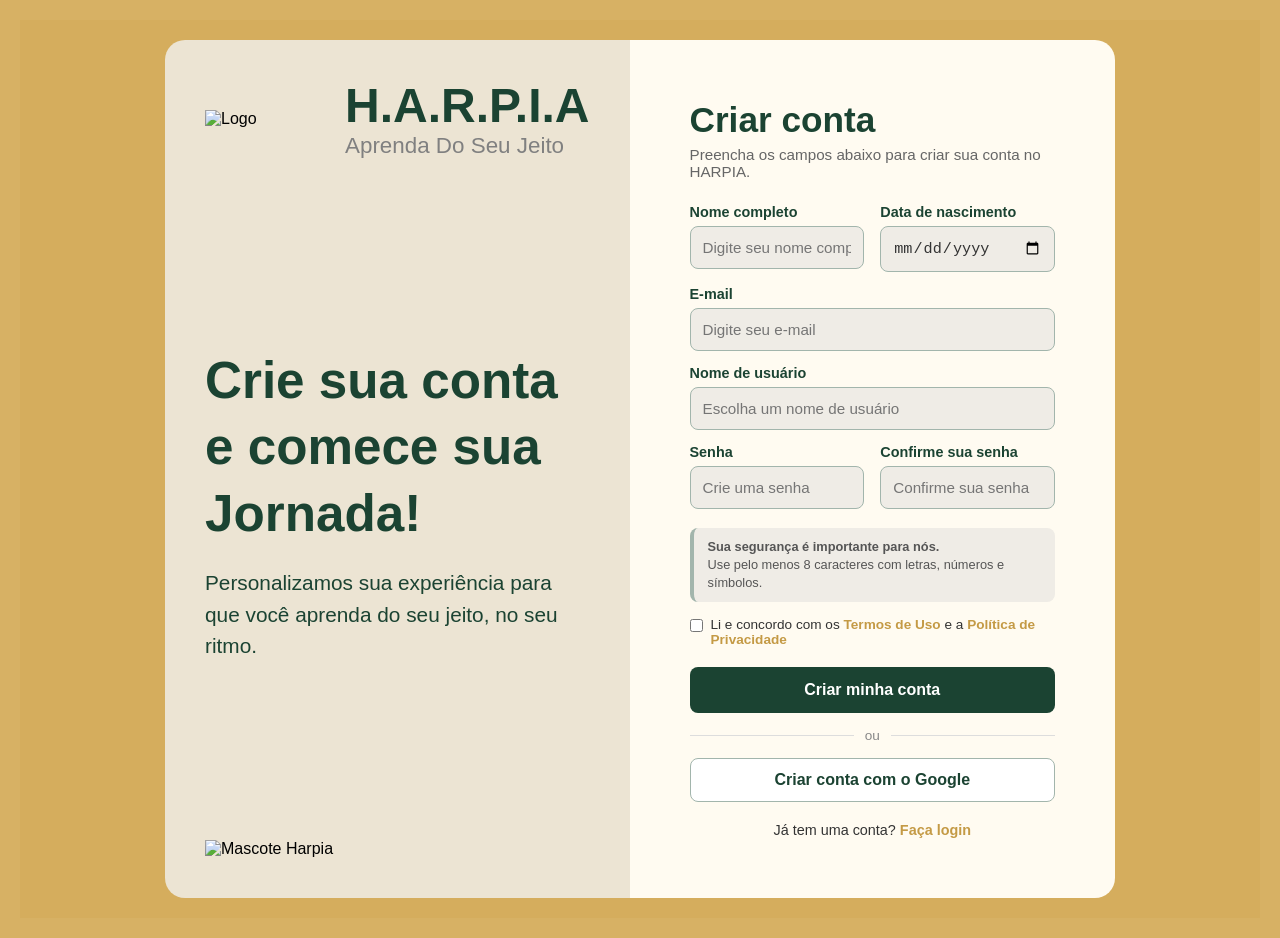
==== index.html @ 5d852cf3 "Github Pages(Cadastro)" ====
<!DOCTYPE html>
<html lang="pt-br">
<head>
<meta charset="UTF-8">
<meta name="viewport" content="width=device-width, initial-scale=1.0">
<title>Criar Conta</title>
<link rel="stylesheet" href="Css/CriarConta.css">

</head>

<body>

<main class="countainer">

<section class="lado-esquerdo">
<header>
<div class="Logo">
<img src="assets/imgs/Logo_HARPIA.png" alt="Logo">
<div class="texto-logo">
<h1>H.A.R.P.I.A</h1>
<p>Aprenda Do Seu Jeito</p>
</div>
</div>
</header>

<div id="Dialogo">
<h2>Crie sua conta e comece sua Jornada!</h2>
<p>Personalizamos sua experiência para que você aprenda do seu jeito, no seu ritmo.</p>
</div>

<div class="mascote-container">
<img src="assets/imgs/Pluma.png" alt="Mascote Harpia" class="img-mascote">
</div>
</section>

<section class="lado-direito">

<div class="CriarConta">
        
<div class="form-header">
<h2>Criar conta</h2>
<p>Preencha os campos abaixo para criar sua conta no HARPIA.</p>
</div>

<form action="">

<div class="form-row">
<div class="form-group">
<label for="text">Nome completo</label>
<input type="text" id="text" placeholder="Digite seu nome completo">
</div>
<div class="form-group">
<label for="DTN">Data de nascimento</label>
<input type="date" id="DTN">
</div>
</div>

<div class="form-group">
<label for="email">E-mail</label>
<input type="email" id="email" placeholder="Digite seu e-mail">
</div>

<div class="form-group">
<label for="usuário">Nome de usuário</label>
<div class="input-container">
<input type="text" id="usuário" placeholder="Escolha um nome de usuário">

</div>
</div>

<div class="form-row">
<div class="form-group">
<label for="senha">Senha</label>
<input type="password" id="senha" placeholder="Crie uma senha">
</div>
<div class="form-group">
<label for="csenha">Confirme sua senha</label>
<input type="password" id="csenha" placeholder="Confirme sua senha">
</div>
</div>

<div class="alerta-seguranca">
<p><strong>Sua segurança é importante para nós.</strong><br>
Use pelo menos 8 caracteres com letras, números e símbolos.</p>
 </div>

<div class="form-checkbox">
<input type="checkbox" id="termos" required>
<label for="termos">Li e concordo com os <a href="#">Termos de Uso</a> e a <a href="#">Política de Privacidade</a></label>
</div>

<button type="submit" class="btn-criar">Criar minha conta</button>
            
<div class="divisor">
<span>ou</span>
</div>
            
<button type="button" class="btn-google"> Criar conta com o Google</button>

<p class="form-footer">Já tem uma conta? <a href="login.html">Faça login</a></p>
</form>

</div>

</section>

</main>

</body>

</html>
---- Css/CriarConta.css ----
* {
    margin: 0;
    padding: 0;
    box-sizing: border-box;
}

html, body {
    min-height: 100%;
    font-family: sans-serif;
    background-color: #d6ae5df3;
    padding: 20px;
    
}

.countainer {
    display: flex;
    flex-direction: row;
    max-width: 950px; 
    min-height: 500px;   
    margin: auto;
    border-radius: 20px;
    overflow: hidden;
}

/* ================= LADO ESQUERDO ================= */
.lado-esquerdo {
    flex: 1;
    background-color: #ECE4D3;  
    padding: 40px;
    display: flex;
    flex-direction: column;
    justify-content: space-between; 
}

.Logo {
    display: flex;
    flex-direction: row;      
    align-items: center;  
}

.Logo img {
    width: 120px;
    height: auto;
    margin-right: 20px;
}

.texto-logo {
    display: flex;
    flex-direction: column;   
}

.texto-logo h1 {
    font-size: 3rem;   
    line-height: 1.1;    
    font-weight: bold;
    color: #1B4332; 
}

.texto-logo p {
    font-size: 1.4rem;          
    color: gray;
}

#Dialogo {
    margin-top: 40px; 
    color: #1B4332;  
}

#Dialogo h2 {
    font-size: 3.2rem; 
    line-height: 1.3;
    margin-bottom: 20px;
}

#Dialogo p {
    font-size: 1.3rem;
    line-height: 1.5;
    color: #1B4332; 
}

.mascote-container {
    margin-top: 30px; 
    display: flex;
    justify-content: center;
}

.img-mascote {
    width: 100%;
    max-width: 400px; 
    height: auto;
    object-fit: contain;
}

/* ================= LADO DIREITO ================= */
.lado-direito {
    flex: 1;                    
    background-color: #FFFBf1; 
    padding: 60px;
    display: flex;
    justify-content: center;    
    align-items: center;        
}

.CriarConta {
    width: 100%;
    max-width: 460px; 
}

.form-header {
    margin-bottom: 24px;
}

.form-header h2 {
    font-size: 2.2rem;
    color: #1B4332;
    font-weight: bold;
    margin-bottom: 6px;
}

.form-header p {
    font-size: 0.95rem;
    color: #666;
}

.form-row {
    display: grid;
    grid-template-columns: repeat(2, 1fr); 
    gap: 16px; 
    width: 100%;
}

.form-group {
    display: flex;
    flex-direction: column;
    margin-bottom: 14px;
    width: 100%;
}

.form-group label {
    font-size: 0.9rem;
    color: #1B4332;
    font-weight: bold;
    margin-bottom: 6px;
}

.form-group input {
    width: 100%;
    padding: 12px;
    border: 1px solid #A2B5AC; 
    border-radius: 8px;       
    background-color: #EFECE6; 
    font-size: 0.95rem;
    color: #333;
    outline: none;
}

.form-group input:focus {
    border-color: #1B4332; 
}

.input-container {
    position: relative;
    display: flex;
    align-items: center;
    width: 100%;
}



.alerta-seguranca {
    background-color: #EFECE6;
    border-radius: 8px;
    padding: 10px 14px;
    margin: 5px 0 15px 0;
    font-size: 0.8rem;
    color: #555;
    line-height: 1.4;
    border-left: 4px solid #A2B5AC;
}

.form-checkbox {
    display: flex;
    align-items: flex-start;
    gap: 8px;
    margin-bottom: 20px;
    font-size: 0.85rem;
    color: #333;
}

.form-checkbox input {
    margin-top: 2px;
    accent-color: #1B4332;
}

.form-checkbox a {
    color: #C49A45;
    text-decoration: none;
    font-weight: bold;
}

.btn-criar {
    width: 100%;
    background-color: #1B4332;
    color: #FFF;
    border: none;
    padding: 14px;
    border-radius: 8px;
    font-size: 1rem;
    font-weight: bold;
    cursor: pointer;
}

.divisor {
    display: flex;
    align-items: center;
    text-align: center;
    margin: 15px 0;
    color: #888;
    font-size: 0.85rem;
}

.divisor::before, .divisor::after {
    content: '';
    flex: 1;
    border-bottom: 1px solid #DDD;
}

.divisor:not(:empty)::before { margin-right: .8em; }
.divisor:not(:empty)::after { margin-left: .8em; }

.btn-google {
    width: 100%;
    background-color: #FFF;
    color: #1B4332;
    border: 1px solid #A2B5AC;
    padding: 12px;
    border-radius: 8px;
    font-size: 1rem;
    font-weight: bold;
    cursor: pointer;
    display: flex;
    justify-content: center;
    align-items: center;
    gap: 10px;
}

.form-footer {
    text-align: center;
    margin-top: 20px;
    font-size: 0.9rem;
    color: #333;
}

.form-footer a {
    color: #C49A45;
    text-decoration: none;
    font-weight: bold;
}


/* ================= RESPONSIVIDADE ================= */
/* Quando a tela for menor que 1024px de largura (Notebooks pequenos, Tablets e Celulares) */
@media (max-width: 1024px) {
    .countainer {
        flex-direction: column; 
    }

    .lado-esquerdo {
        padding: 30px;
        justify-content: center;
    }

    .Logo img {
        width: 90px; 
    }

    .texto-logo h1 {
        font-size: 2.2rem;
    }

    #Dialogo {
        margin-top: 25px;
    }

    #Dialogo h2 {
        font-size: 2.2rem; 
    }

    #Dialogo p {
        font-size: 1.1rem;
    }

    .img-mascote {
        max-width: 250px; 
        margin-top: 15px;
    }

    .lado-direito {
        padding: 40px 20px; 
    }

    .form-row {
        grid-template-columns: 1fr; 
        gap: 0;
    }
}
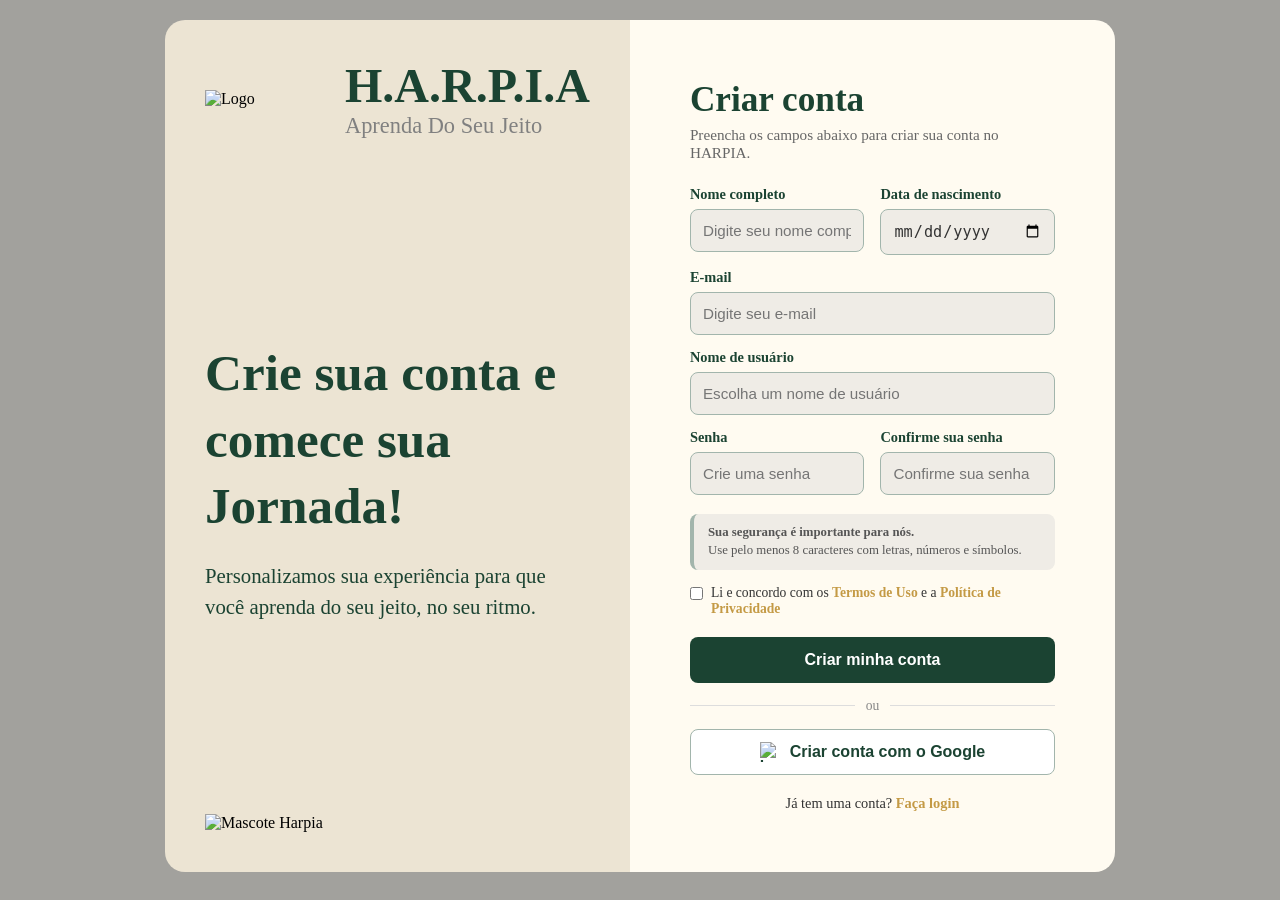
==== commit 6acf365f: "Atualizando Pagina de cadastro" ====
--- a/index.html
+++ b/index.html
@@ -95,7 +95,8 @@
 <span>ou</span>
 </div>
             
-<button type="button" class="btn-google"> Criar conta com o Google</button>
+<button type="button" class="btn-google"> 
+<img src="assets/icon-google.svg" alt="logo do Google" class="icon-google"> Criar conta com o Google</button>
 
 <p class="form-footer">Já tem uma conta? <a href="login.html">Faça login</a></p>
 </form>
--- a/Css/CriarConta.css
+++ b/Css/CriarConta.css
@@ -4,10 +4,14 @@
     box-sizing: border-box;
 }
 
-html, body {
+html{
+height: 100%;
+    
+}
+body {
     min-height: 100%;
-    font-family: sans-serif;
-    background-color: #d6ae5df3;
+    font-family: 'Inter';
+    background-color: #95948fde;
     padding: 20px;
     
 }
@@ -20,6 +24,7 @@
     margin: auto;
     border-radius: 20px;
     overflow: hidden;
+    
 }
 
 /* ================= LADO ESQUERDO ================= */
@@ -244,6 +249,11 @@
     gap: 10px;
 }
 
+.icon-google {
+    width: 20px;
+    height: 20px;
+    display: block;
+}
 .form-footer {
     text-align: center;
     margin-top: 20px;
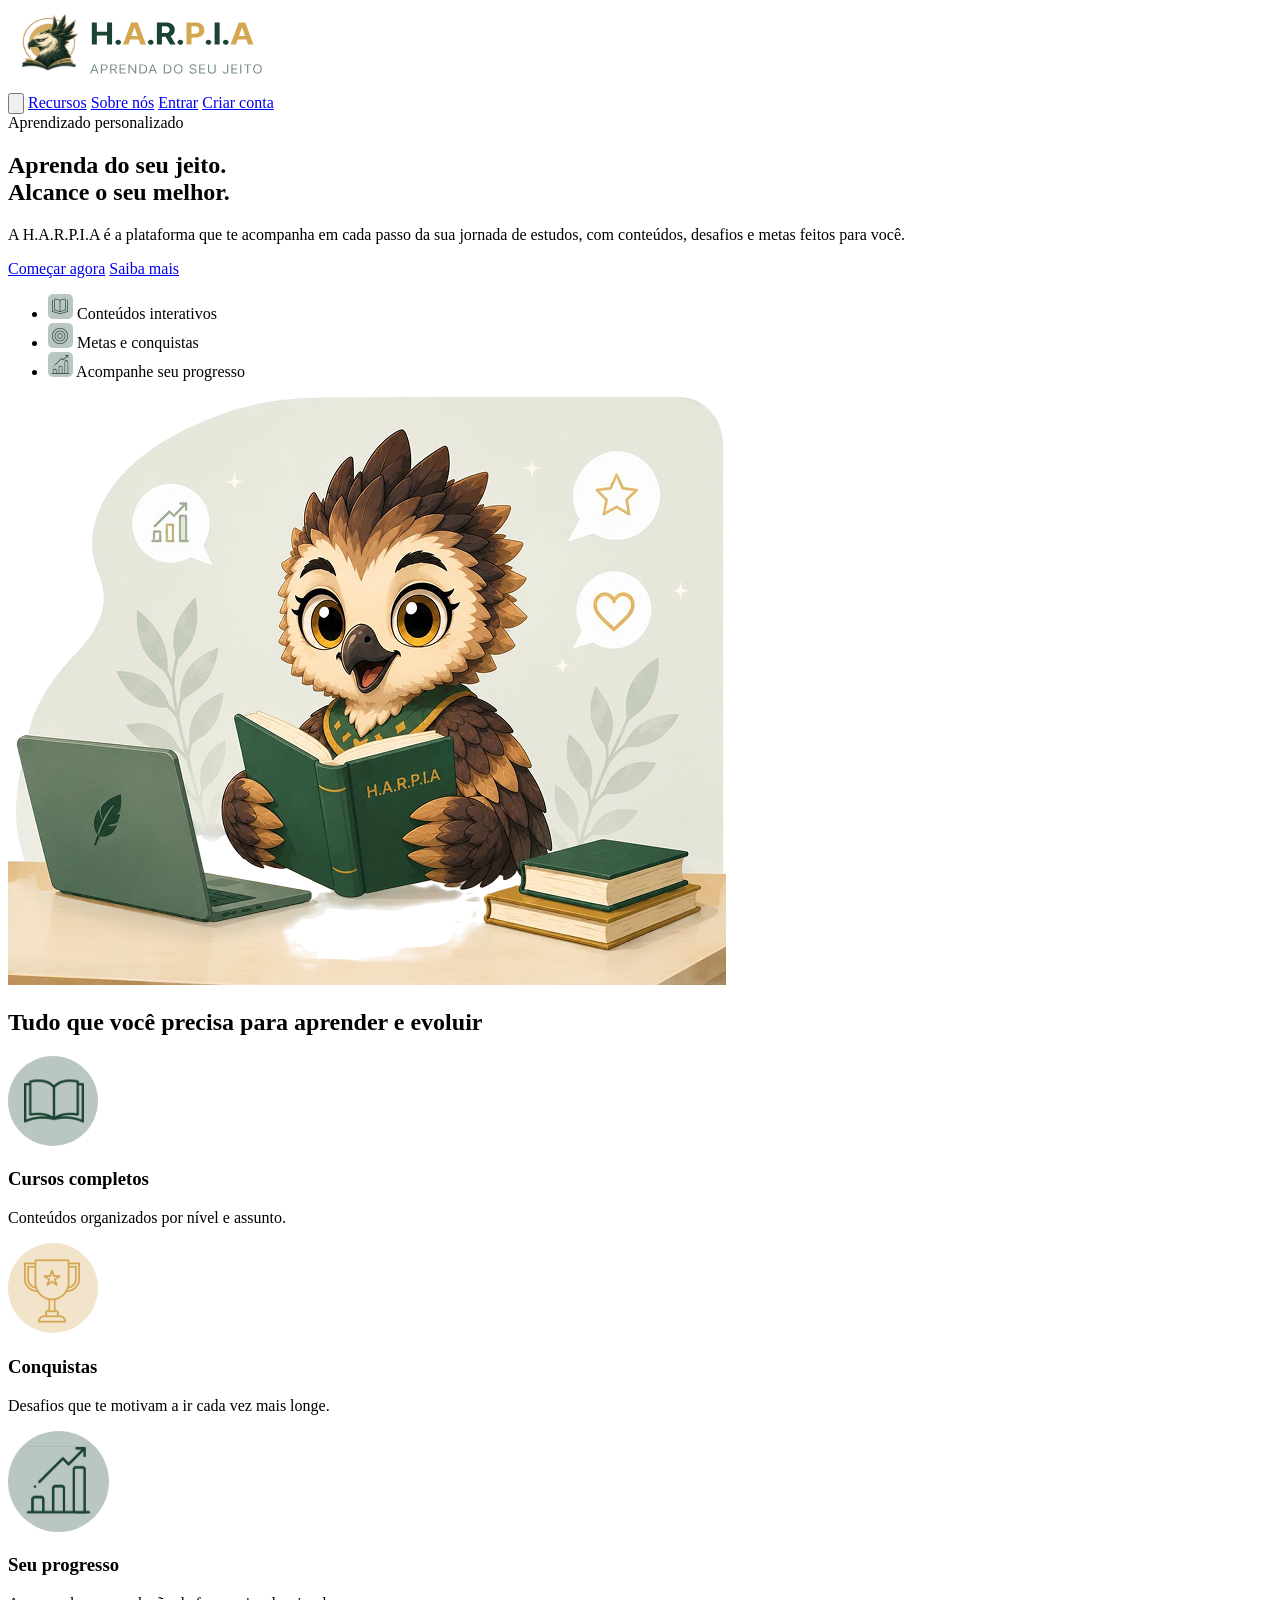
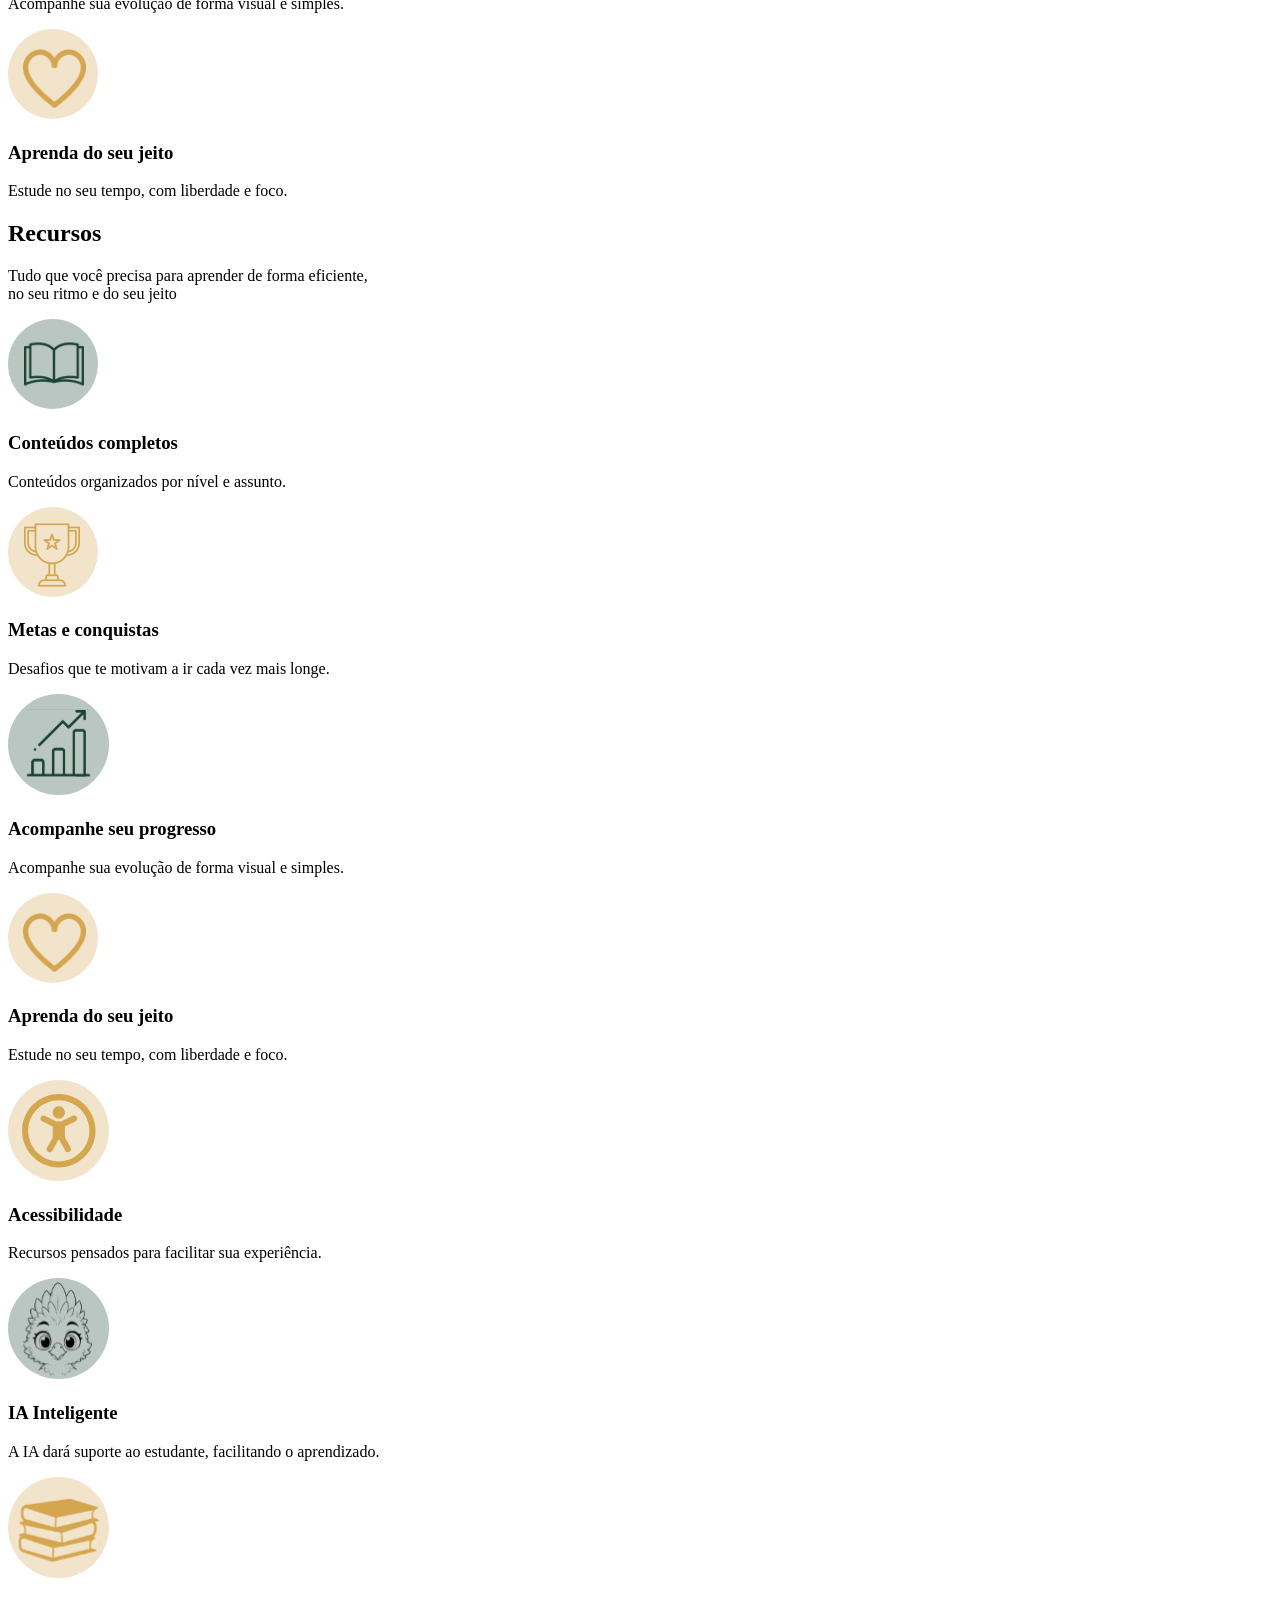
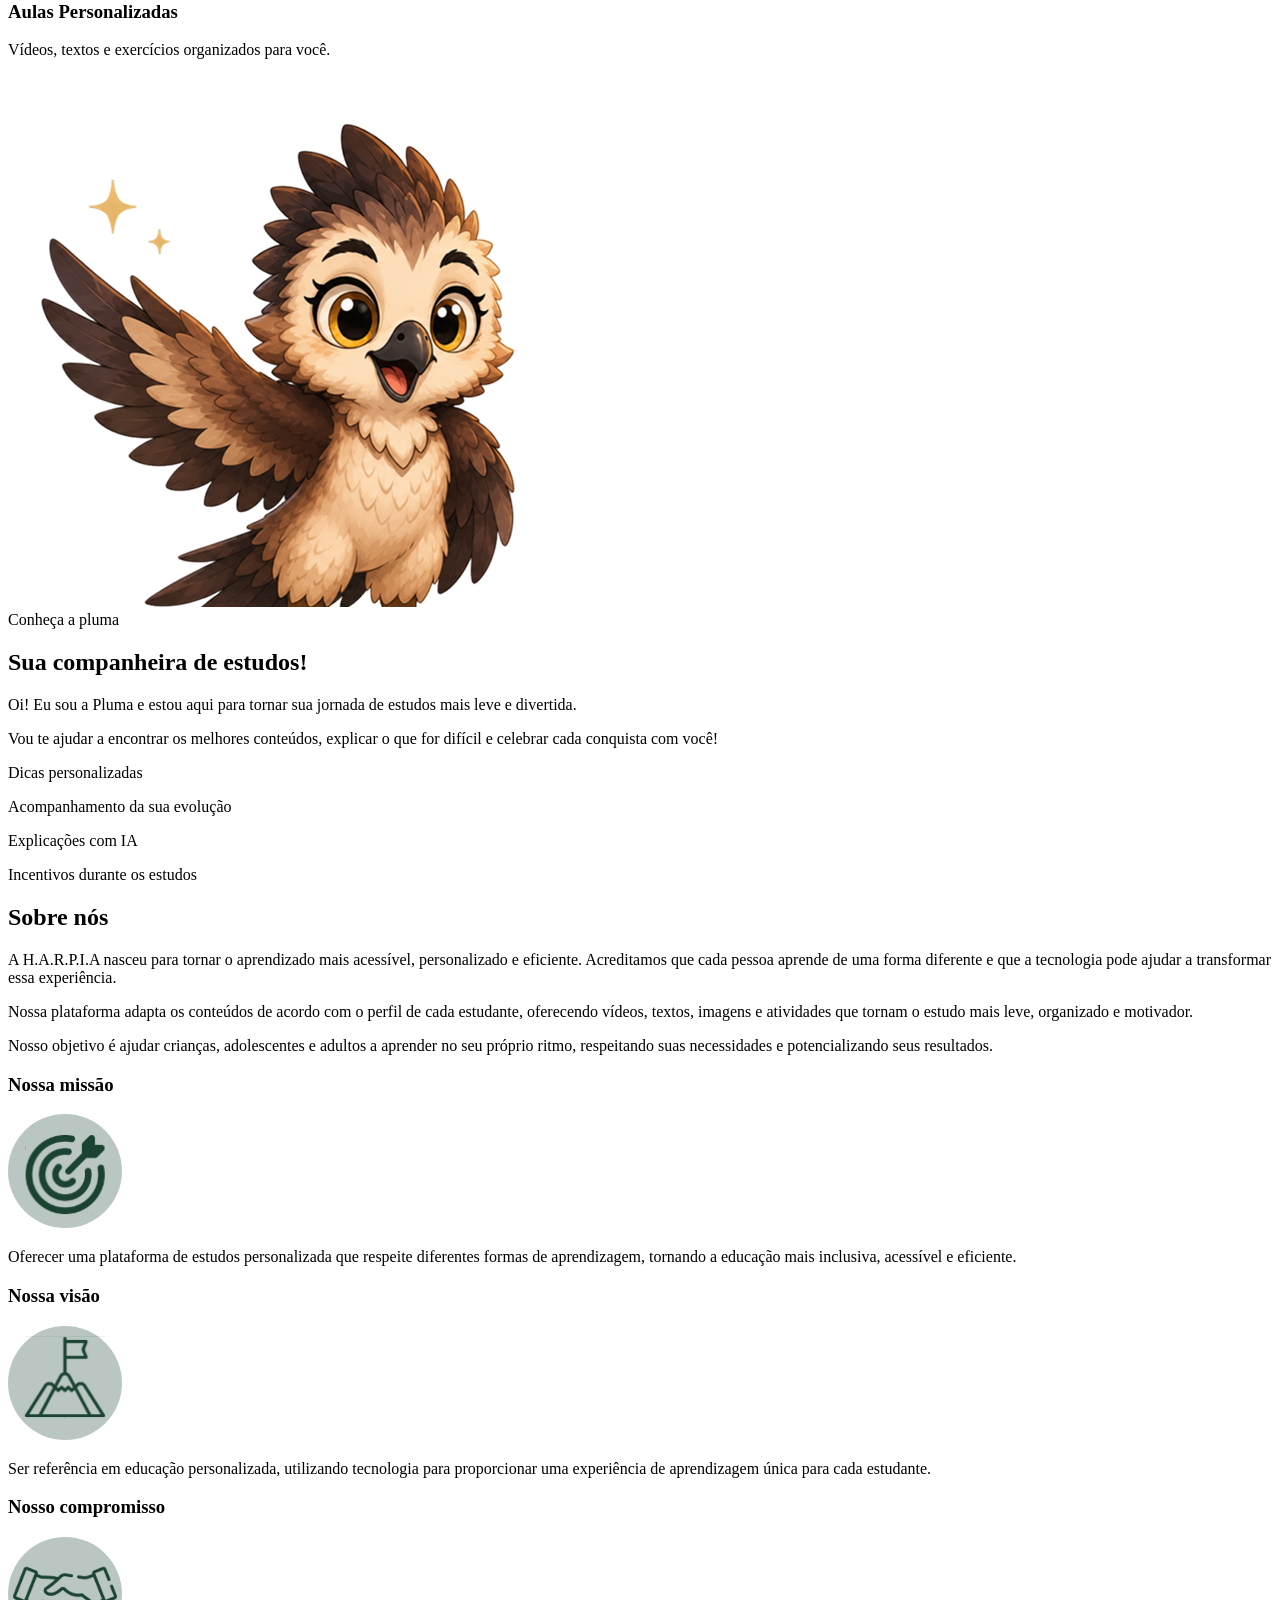
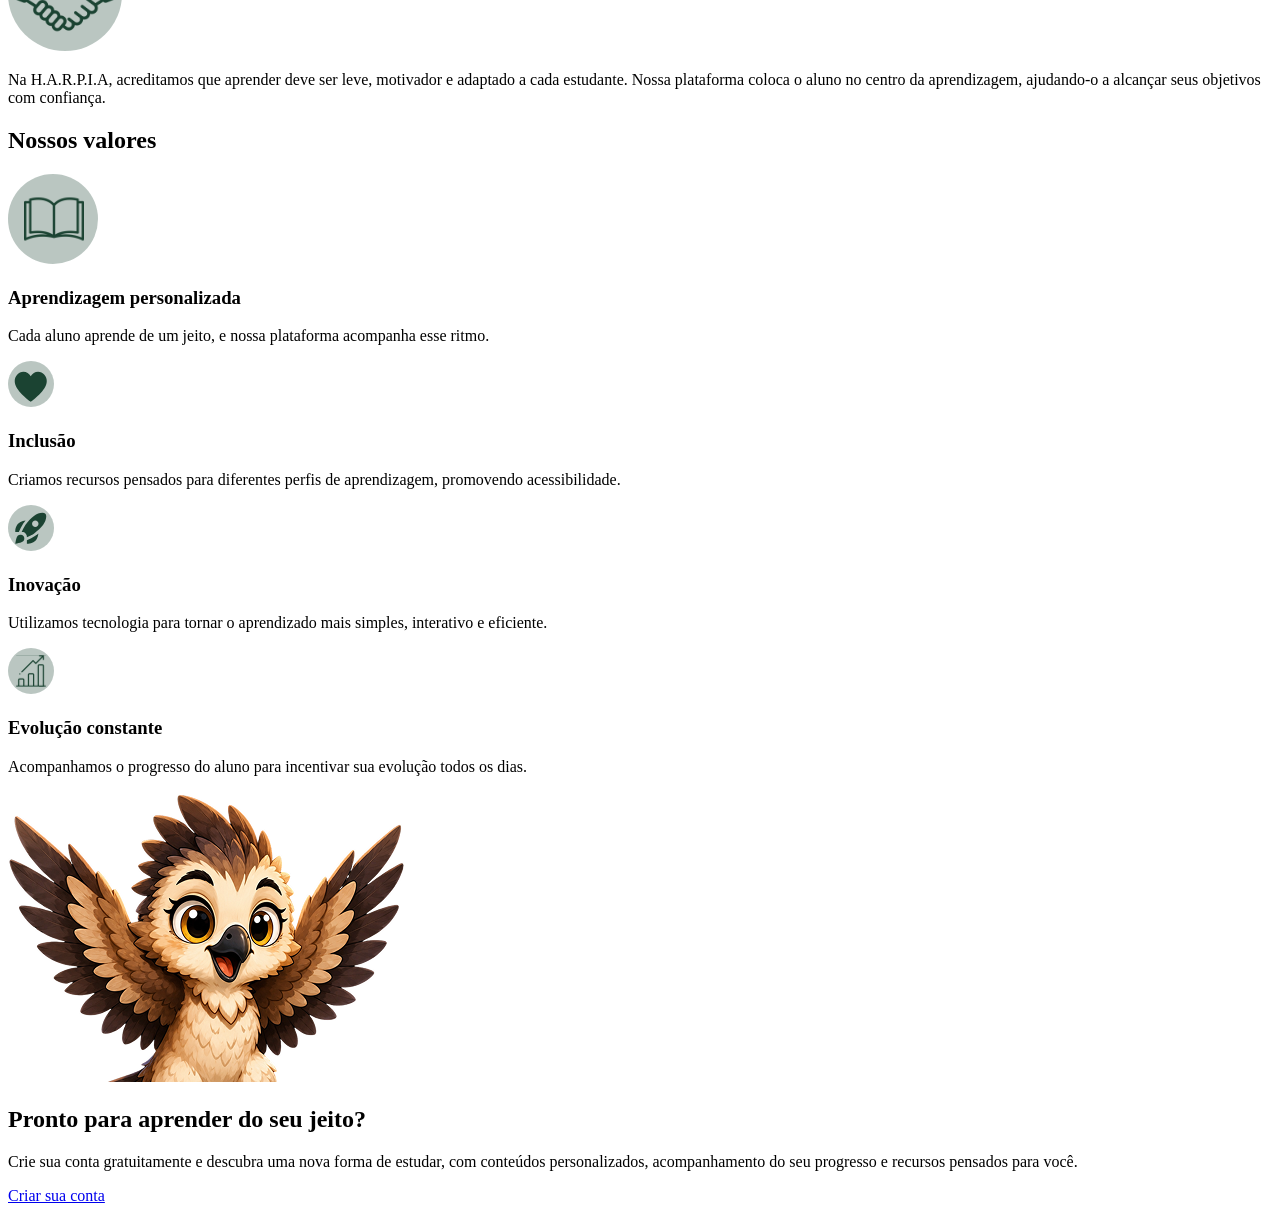
==== commit 5de3b879: "concertando o html do index" ====
--- a/index.html
+++ b/index.html
@@ -1,111 +1,388 @@
 <!DOCTYPE html>
 <html lang="pt-br">
+
 <head>
-<meta charset="UTF-8">
-<meta name="viewport" content="width=device-width, initial-scale=1.0">
-<title>Criar Conta</title>
-<link rel="stylesheet" href="Css/CriarConta.css">
-
+  <meta charset="UTF-8">
+  <meta name="viewport" content="width=device-width, initial-scale=1.0">
+  <meta name="description"
+    content="A H.A.R.P.I.A é uma plataforma de estudos personalizada que usa inteligência artificial para tornar o aprendizado mais acessível, inclusivo e eficiente.">
+
+  <title>H.A.R.P.I.A. Aprenda do seu jeito</title>
+
+  <link rel="preconnect" href="https://fonts.googleapis.com">
+  <link rel="preconnect" href="https://fonts.gstatic.com" crossorigin>
+  <link
+    href="https://fonts.googleapis.com/css2?family=Poppins:ital,wght@0,100;0,200;0,300;0,400;0,500;0,600;0,700;0,800;0,900;1,100;1,200;1,300;1,400;1,500;1,600;1,700;1,800;1,900&display=swap"
+    rel="stylesheet">
+
+  <link rel="stylesheet" href="Css/inicio.css">
+
+  
 </head>
 
 <body>
-
-<main class="countainer">
-
-<section class="lado-esquerdo">
-<header>
-<div class="Logo">
-<img src="assets/imgs/Logo_HARPIA.png" alt="Logo">
-<div class="texto-logo">
-<h1>H.A.R.P.I.A</h1>
-<p>Aprenda Do Seu Jeito</p>
-</div>
-</div>
-</header>
-
-<div id="Dialogo">
-<h2>Crie sua conta e comece sua Jornada!</h2>
-<p>Personalizamos sua experiência para que você aprenda do seu jeito, no seu ritmo.</p>
-</div>
-
-<div class="mascote-container">
-<img src="assets/imgs/Pluma.png" alt="Mascote Harpia" class="img-mascote">
-</div>
-</section>
-
-<section class="lado-direito">
-
-<div class="CriarConta">
-        
-<div class="form-header">
-<h2>Criar conta</h2>
-<p>Preencha os campos abaixo para criar sua conta no HARPIA.</p>
-</div>
-
-<form action="">
-
-<div class="form-row">
-<div class="form-group">
-<label for="text">Nome completo</label>
-<input type="text" id="text" placeholder="Digite seu nome completo">
-</div>
-<div class="form-group">
-<label for="DTN">Data de nascimento</label>
-<input type="date" id="DTN">
-</div>
-</div>
-
-<div class="form-group">
-<label for="email">E-mail</label>
-<input type="email" id="email" placeholder="Digite seu e-mail">
-</div>
-
-<div class="form-group">
-<label for="usuário">Nome de usuário</label>
-<div class="input-container">
-<input type="text" id="usuário" placeholder="Escolha um nome de usuário">
-
-</div>
-</div>
-
-<div class="form-row">
-<div class="form-group">
-<label for="senha">Senha</label>
-<input type="password" id="senha" placeholder="Crie uma senha">
-</div>
-<div class="form-group">
-<label for="csenha">Confirme sua senha</label>
-<input type="password" id="csenha" placeholder="Confirme sua senha">
-</div>
-</div>
-
-<div class="alerta-seguranca">
-<p><strong>Sua segurança é importante para nós.</strong><br>
-Use pelo menos 8 caracteres com letras, números e símbolos.</p>
- </div>
-
-<div class="form-checkbox">
-<input type="checkbox" id="termos" required>
-<label for="termos">Li e concordo com os <a href="#">Termos de Uso</a> e a <a href="#">Política de Privacidade</a></label>
-</div>
-
-<button type="submit" class="btn-criar">Criar minha conta</button>
-            
-<div class="divisor">
-<span>ou</span>
-</div>
-            
-<button type="button" class="btn-google"> 
-<img src="assets/icon-google.svg" alt="logo do Google" class="icon-google"> Criar conta com o Google</button>
-
-<p class="form-footer">Já tem uma conta? <a href="login.html">Faça login</a></p>
-</form>
-
-</div>
-
-</section>
-
-</main>
+  <header>
+    <div>
+      <img src="assets/icons-início/logo-harpia.svg" alt="Logo do site harpia">
+    </div>
+
+
+
+    <nav>
+      <button type="button">
+        <img src="assets/icons/menu-hamburguer.svg" alt="">
+      </button>
+
+      <a href="#recursos">Recursos</a>
+      <a href="#sobre">Sobre nós</a>
+      <a href="login.html">Entrar</a>
+      <a href="cadastro.html" type="button">Criar conta</a>
+    </nav>
+  </header>
+
+  <main>
+    <section class="hero">
+      <div class="texto-inicio">
+        <span class="caixinha-do-inicio"> Aprendizado personalizado</span>
+      </div>
+
+      <h1>Aprenda do seu jeito.<br>Alcance o seu melhor.</h1>
+
+      <p>
+        A H.A.R.P.I.A é a plataforma que te acompanha em cada passo
+        da sua jornada de estudos, com conteúdos, desafios e metas
+        feitos para você.
+      </p>
+
+      <div class="botoes-inicio">
+        <a href="cadastro.html">Começar agora</a>
+        <!--Aqui vai a parte de sobre nós-->
+        <a href="#sobre">Saiba mais</a>
+      </div>
+
+      <ul class="lista-inicio">
+        <li>
+          <img src="assets/icons-início/livro-verde-inicio.svg" alt="">
+          Conteúdos interativos
+        </li>
+
+        <li>
+          <img src="assets/icons-início/alvo-sem-flecha.svg" alt="">
+          Metas e conquistas
+        </li>
+
+        <li>
+          <img src="assets/icons-início/gráfico.svg">
+          Acompanhe seu progresso
+        </li>
+      </ul>
+
+
+
+      <div class="imagem-inicio">
+        <img src="assets/img-início/Pluma.png" alt="Pluma estudando com notebook e livro">
+      </div>
+    </section>
+
+    <section class="pedaco-do-recurso">
+      <h2>Tudo que você precisa para aprender e evoluir</h2>
+
+      <div class="cards-do-resumo">
+        <article class="resumo">
+          <div class="livro-inicio">
+            <img src="assets/icons-início/livr-aberto-verde.svg" alt="">
+          </div>
+
+          <div>
+            <h3>Cursos completos</h3>
+            <p>Conteúdos organizados por nível e assunto.</p>
+          </div>
+        </article>
+
+        <article class="resumo">
+          <div class="trofeu-dourado">
+            <img src="assets/icons-início/trofeu-dourado.svg" alt="">
+          </div>
+
+          <div>
+            <h3>Conquistas</h3>
+            <p>Desafios que te motivam a ir cada vez mais longe.</p>
+          </div>
+        </article>
+
+        <article class="resumo">
+          <div class="grafico-verde">
+            <img src="assets/icons-início/grafico-grande.svg" alt="">
+          </div>
+
+          <div>
+            <h3>Seu progresso</h3>
+            <p>Acompanhe sua evolução de forma visual e simples.</p>
+          </div>
+        </article>
+
+        <article class="resumo">
+          <div class="coracao-dourado">
+            <img src="assets/icons-início/coracao-dourado.svg" alt="">
+          </div>
+
+          <div>
+            <h3>Aprenda do seu jeito</h3>
+            <p>Estude no seu tempo, com liberdade e foco.</p>
+          </div>
+        </article>
+      </div>
+    </section>
+
+    <section id="recursos">
+      <h2>Recursos</h2>
+
+      <p class="subtitulo-recurso">
+        Tudo que você precisa para aprender de forma eficiente,<br>
+        no seu ritmo e do seu jeito
+      </p>
+
+      <div class="pagina-recursos">
+        <article class="card-recurso">
+          <div class="icone-recurso">
+            <img src="assets/icons-início/livr-aberto-verde.svg" alt="">
+          </div>
+
+          <h3>Conteúdos completos</h3>
+          <p>Conteúdos organizados por nível e assunto.</p>
+        </article>
+
+        <article class="card-recurso">
+          <div class="icone-recurso">
+            <img src="assets/icons-início/trofeu-dourado.svg" alt="">
+          </div>
+
+          <h3>Metas e conquistas</h3>
+          <p>Desafios que te motivam a ir cada vez mais longe.</p>
+        </article>
+
+        <article class="card-recurso">
+          <div class="icone-recurso">
+            <img src="assets/icons-início/grafico-grande.svg" alt="">
+          </div>
+
+          <h3>Acompanhe seu progresso</h3>
+          <p>Acompanhe sua evolução de forma visual e simples.</p>
+        </article>
+
+        <article class="card-recurso">
+          <div class="icone-recurso">
+            <img src="assets/icons-início/coracao-dourado.svg" alt="">
+          </div>
+
+          <h3>Aprenda do seu jeito</h3>
+          <p>Estude no seu tempo, com liberdade e foco.</p>
+        </article>
+
+        <article class="card-recurso">
+          <div class="icone-recurso">
+            <img src="assets/icons-início/acessibilidade-dourada.svg" alt="">
+          </div>
+
+          <h3>Acessibilidade</h3>
+          <p>Recursos pensados para facilitar sua experiência.</p>
+        </article>
+
+        <article class="card-recurso">
+          <div class="icone-recurso">
+            <img src="assets/icons-início/pluma-ia.svg" alt="">
+          </div>
+
+          <h3>IA Inteligente</h3>
+          <p>A IA dará suporte ao estudante, facilitando o aprendizado.</p>
+        </article>
+
+        <article class="card-recurso">
+          <div class="icone-recurso">
+            <img src="assets/icons-início/pilha-de-livro.svg" alt="">
+          </div>
+
+          <h3>Aulas Personalizadas</h3>
+          <p>Vídeos, textos e exercícios organizados para você.</p>
+        </article>
+      </div>
+    </section>
+
+    <section class="pluma">
+      <div class="imagem-pluma">
+        <img src="assets/img-início/pluma-dando-oi.png" alt="Pluma, mascote da H.A.R.P.I.A">
+      </div>
+
+      <div class="pluma-texto">
+        <span class="tag-pluma">Conheça a pluma</span>
+
+        <h2>Sua companheira de estudos!</h2>
+
+        <p>
+          Oi! Eu sou a Pluma e estou aqui para tornar sua jornada de estudos
+          mais leve e divertida.
+        </p>
+
+        <p>
+          Vou te ajudar a encontrar os melhores conteúdos, explicar o que for
+          difícil e celebrar cada conquista com você!
+        </p>
+
+        <div class="pluma-lista">
+          <p>Dicas personalizadas</p>
+          <p>Acompanhamento da sua evolução</p>
+          <p>Explicações com IA</p>
+          <p>Incentivos durante os estudos</p>
+        </div>
+      </div>
+    </section>
+
+    <section id="sobre" class="sobre">
+      <h2>Sobre nós</h2>
+
+      <div class="texto-sobre">
+        <p>
+          A H.A.R.P.I.A nasceu para tornar o aprendizado mais acessível,
+          personalizado e eficiente. Acreditamos que cada pessoa aprende de uma
+          forma diferente e que a tecnologia pode ajudar a transformar essa
+          experiência.
+        </p>
+
+        <p>
+          Nossa plataforma adapta os conteúdos de acordo com o perfil de cada
+          estudante, oferecendo vídeos, textos, imagens e atividades que tornam
+          o estudo mais leve, organizado e motivador.
+        </p>
+
+        <p>
+          Nosso objetivo é ajudar crianças, adolescentes e adultos a aprender
+          no seu próprio ritmo, respeitando suas necessidades e potencializando
+          seus resultados.
+        </p>
+      </div>
+
+      <div class="sobre">
+        <article class="cards-sobre">
+          <h3>Nossa missão</h3>
+
+          <div class="icone-sobre">
+            <img src="assets/icons-início/alvo-verde.svg" alt="">
+          </div>
+
+          <p>
+            Oferecer uma plataforma de estudos personalizada que respeite
+            diferentes formas de aprendizagem, tornando a educação mais
+            inclusiva, acessível e eficiente.
+          </p>
+        </article>
+
+        <article class="card-sobre">
+          <h3>Nossa visão</h3>
+
+          <div class="icone-sobre">
+            <img src="assets/icons-início/montanha.svg" alt="">
+          </div>
+
+          <p>
+            Ser referência em educação personalizada, utilizando tecnologia
+            para proporcionar uma experiência de aprendizagem única para
+            cada estudante.
+          </p>
+        </article>
+
+        <article class="card-sobre">
+          <h3>Nosso compromisso</h3>
+
+          <div class="icone-sobre">
+            <img src="assets/icons-início/maos-dadas.svg" alt="">
+          </div>
+
+          <p>
+            Na H.A.R.P.I.A, acreditamos que aprender deve ser leve, motivador
+            e adaptado a cada estudante. Nossa plataforma coloca o aluno no
+            centro da aprendizagem, ajudando-o a alcançar seus objetivos com
+            confiança.
+          </p>
+        </article>
+      </div>
+    </section>
+
+    <section class="valores-sobre">
+      <h2>Nossos valores</h2>
+
+      <div class="grid-valores">
+        <article class="card-valores">
+          <div class="icone-valores">
+            <img src="assets/icons-início/livr-aberto-verde.svg" alt="">
+          </div>
+
+          <h3>Aprendizagem personalizada</h3>
+
+          <p>
+            Cada aluno aprende de um jeito, e nossa plataforma acompanha esse ritmo.
+          </p>
+        </article>
+
+        <article class="card-valores">
+          <div class="icone-valores">
+            <img src="assets/icons-início/coracao-verde.svg" alt="">
+          </div>
+
+          <h3>Inclusão</h3>
+
+          <p>
+            Criamos recursos pensados para diferentes perfis de aprendizagem,
+            promovendo acessibilidade.
+          </p>
+        </article>
+
+        <article class="card-valores">
+          <div class="icone-valores">
+            <img src="assets/icons-início/foguete.svg" alt="">
+          </div>
+
+          <h3>Inovação</h3>
+
+          <p>
+            Utilizamos tecnologia para tornar o aprendizado mais simples,
+            interativo e eficiente.
+          </p>
+        </article>
+
+        <article class="card-valores">
+          <div class="icone-valores">
+            <img src="assets/icons-início/grafico.svg" alt="">
+          </div>
+
+          <h3>Evolução constante</h3>
+
+          <p>
+            Acompanhamos o progresso do aluno para incentivar sua evolução
+            todos os dias.
+          </p>
+        </article>
+      </div>
+    </section>
+
+  </main>
+
+  <footer class="footer">
+    <div class="imagem-footer">
+      <img src="assets/img-início/Pluma-asa-aberta.png" alt="Pluma feliz">
+    </div>
+
+    <div class="texto-footer">
+      <h2>Pronto para aprender do seu jeito?</h2>
+
+      <p>
+        Crie sua conta gratuitamente e descubra uma nova forma de estudar,
+        com conteúdos personalizados, acompanhamento do seu progresso e
+        recursos pensados para você.
+      </p>
+    </div>
+
+    <a href="cadastro.html" class="btn-criar-conta">Criar sua conta </a>
+  </footer>
 
 </body>
 
